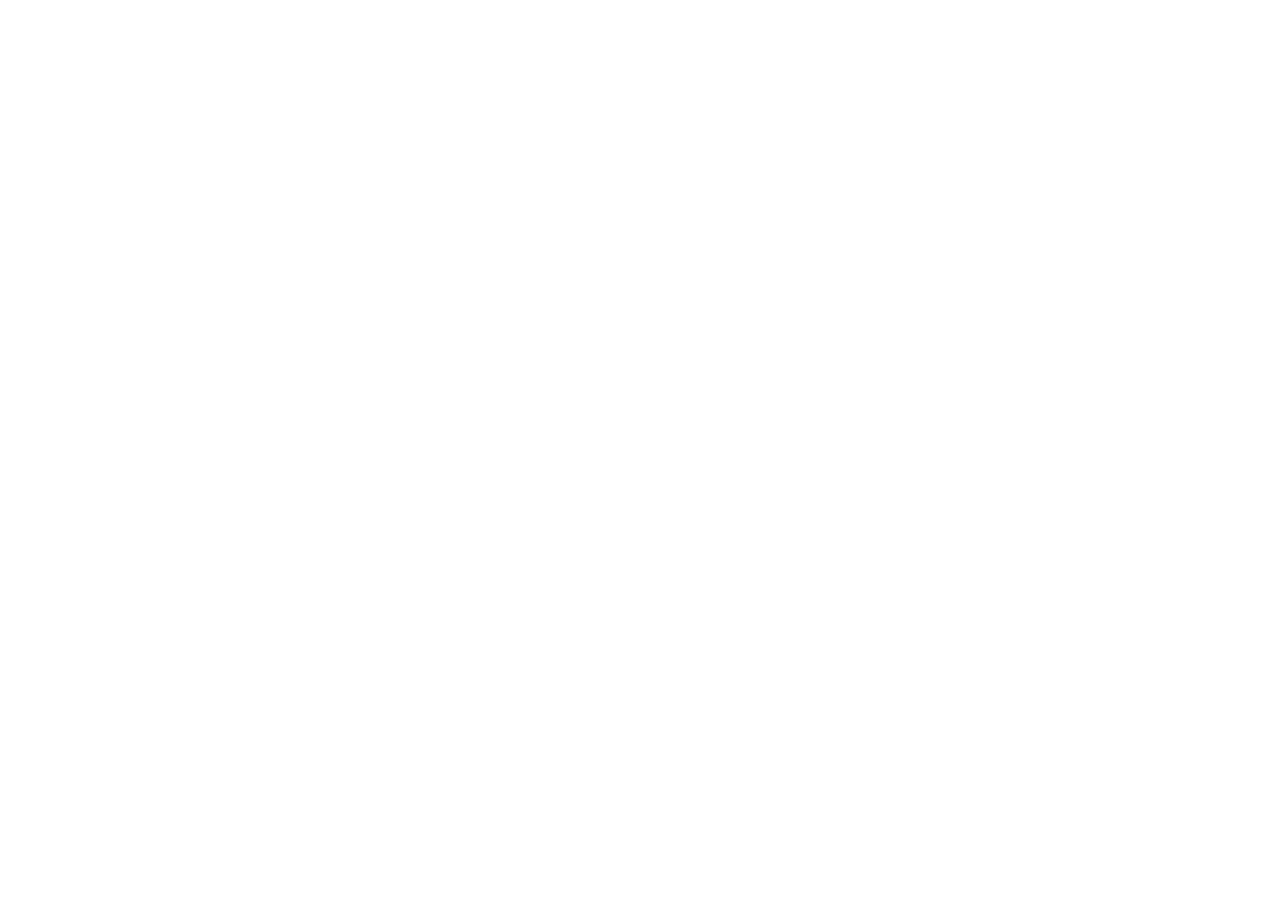
==== index.html @ 7bfcc546 "Use tech stack vite_react_shadcn_ts [skip gpt_engineer]" ====
<!DOCTYPE html>
<html lang="en">
  <head>
    <meta charset="UTF-8" />
    <meta name="viewport" content="width=device-width, initial-scale=1.0" />
    <title>learniverse-ahead</title>
    <meta name="description" content="Lovable Generated Project" />
    <meta name="author" content="Lovable" />

    <meta property="og:title" content="Lovable Generated Project" />
    <meta property="og:description" content="Lovable Generated Project" />
    <meta property="og:type" content="website" />
    <meta property="og:image" content="https://lovable.dev/opengraph-image-p98pqg.png" />

    <meta name="twitter:card" content="summary_large_image" />
    <meta name="twitter:site" content="@lovable_dev" />
    <meta name="twitter:image" content="https://lovable.dev/opengraph-image-p98pqg.png" />
  </head>

  <body>
    <div id="root"></div>
    <!-- IMPORTANT: DO NOT REMOVE THIS SCRIPT TAG OR THIS VERY COMMENT! -->
    <script src="https://cdn.gpteng.co/gptengineer.js" type="module"></script>
    <script type="module" src="/src/main.tsx"></script>
  </body>
</html>
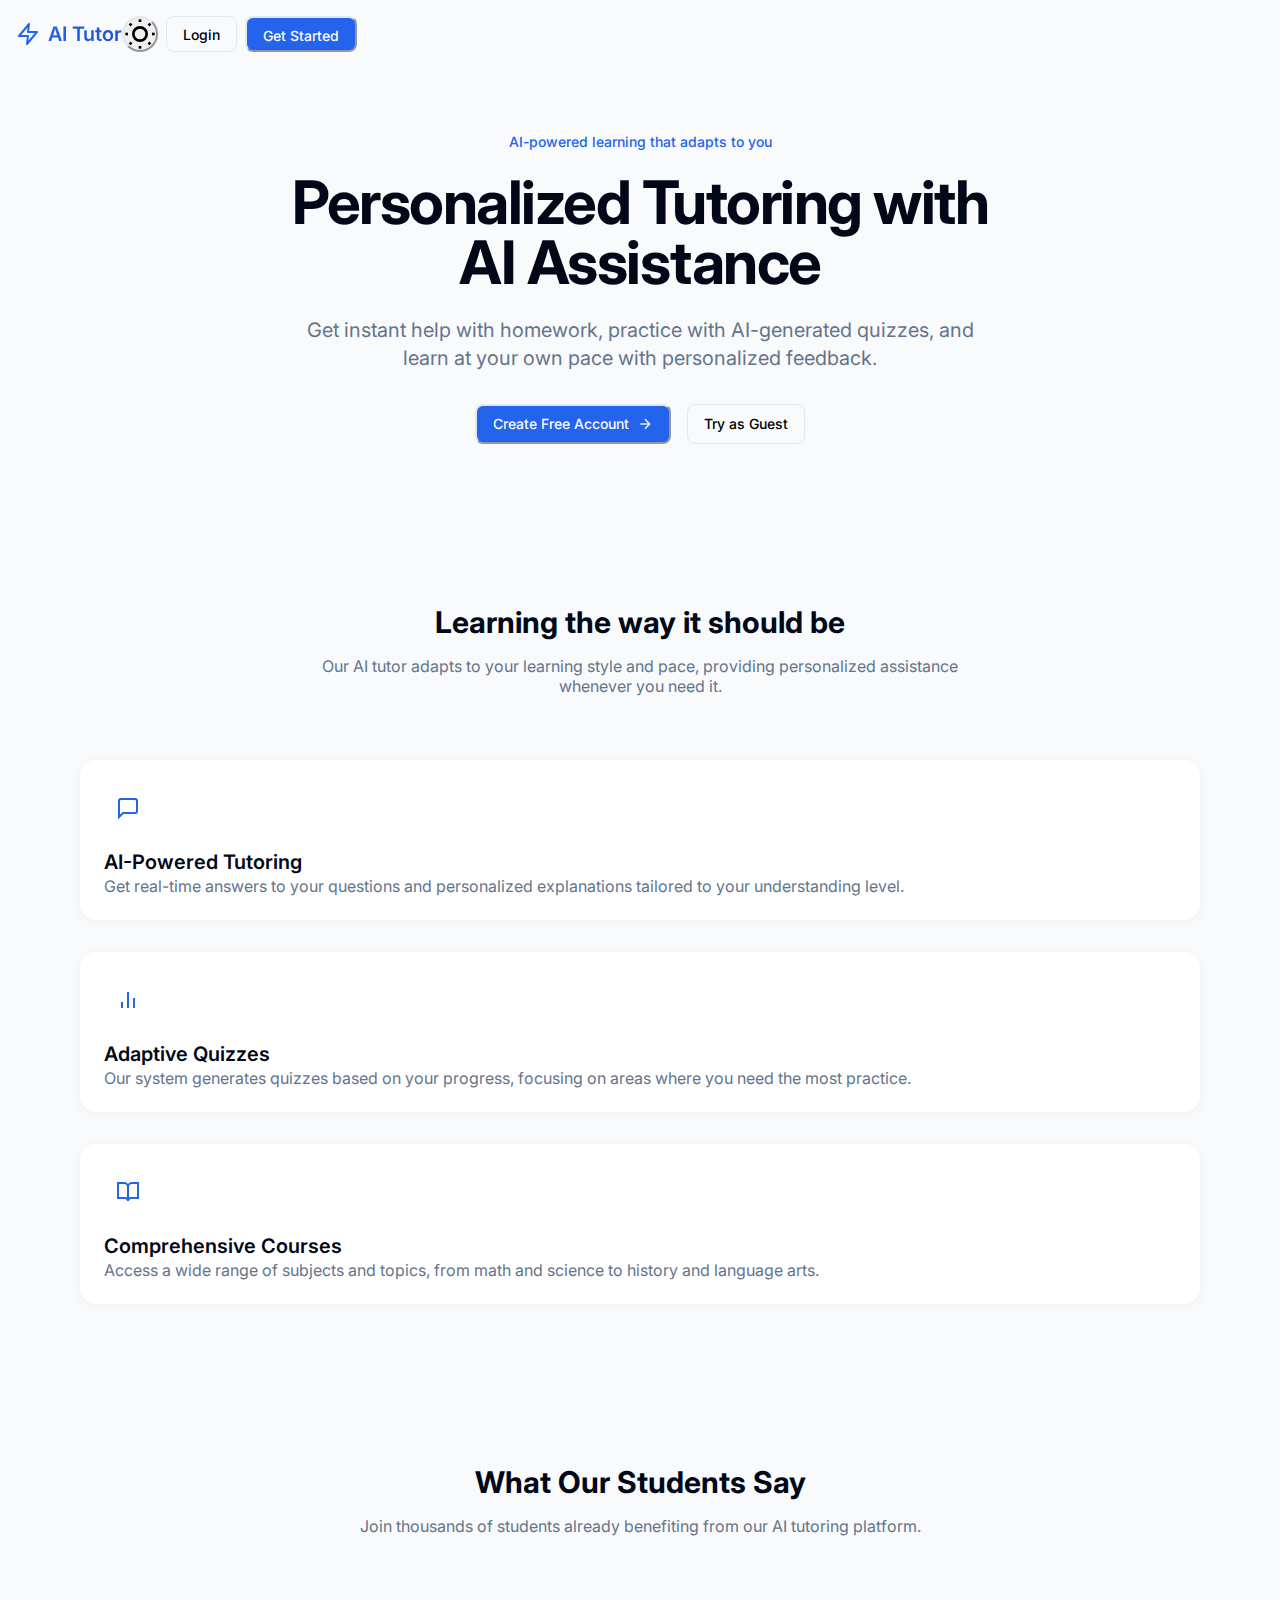
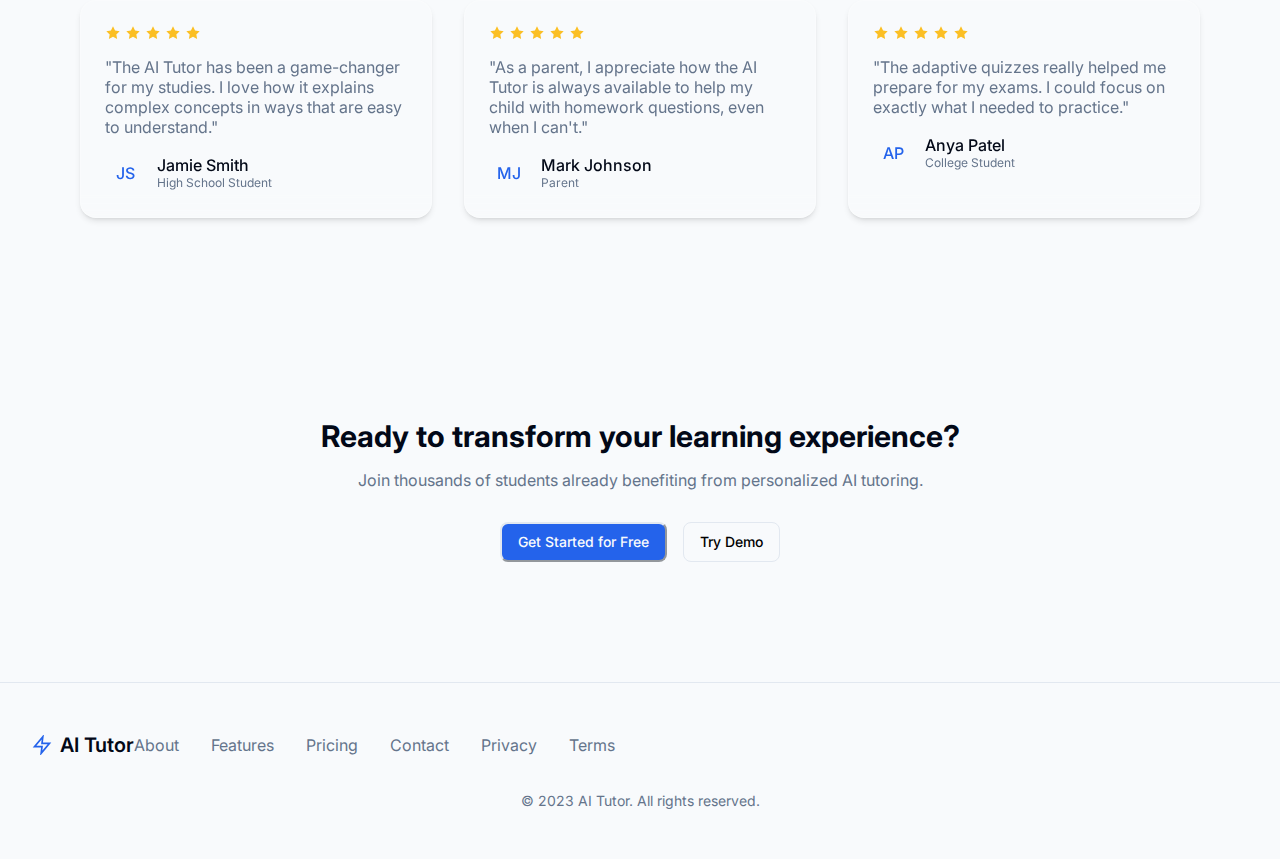
==== commit 72b85067: "Refactor: Convert components to HTML, CSS, and JS" ====
--- a/index.html
+++ b/index.html
@@ -1,26 +1,336 @@
+
 <!DOCTYPE html>
 <html lang="en">
-  <head>
-    <meta charset="UTF-8" />
-    <meta name="viewport" content="width=device-width, initial-scale=1.0" />
-    <title>learniverse-ahead</title>
-    <meta name="description" content="Lovable Generated Project" />
-    <meta name="author" content="Lovable" />
-
-    <meta property="og:title" content="Lovable Generated Project" />
-    <meta property="og:description" content="Lovable Generated Project" />
-    <meta property="og:type" content="website" />
-    <meta property="og:image" content="https://lovable.dev/opengraph-image-p98pqg.png" />
-
-    <meta name="twitter:card" content="summary_large_image" />
-    <meta name="twitter:site" content="@lovable_dev" />
-    <meta name="twitter:image" content="https://lovable.dev/opengraph-image-p98pqg.png" />
-  </head>
-
-  <body>
-    <div id="root"></div>
-    <!-- IMPORTANT: DO NOT REMOVE THIS SCRIPT TAG OR THIS VERY COMMENT! -->
-    <script src="https://cdn.gpteng.co/gptengineer.js" type="module"></script>
-    <script type="module" src="/src/main.tsx"></script>
-  </body>
+<head>
+  <meta charset="UTF-8">
+  <meta name="viewport" content="width=device-width, initial-scale=1.0">
+  <title>AI Tutor</title>
+  <link rel="stylesheet" href="styles.css">
+  <link rel="stylesheet" href="https://fonts.googleapis.com/css2?family=Inter:wght@300;400;500;600;700&display=swap">
+</head>
+<body>
+  <div id="app">
+    <!-- Navigation -->
+    <header id="main-header" class="fixed top-0 left-0 right-0 z-50 transition-all duration-200">
+      <div class="container mx-auto px-4 py-4 flex items-center justify-between">
+        <div class="flex items-center">
+          <svg xmlns="http://www.w3.org/2000/svg" viewBox="0 0 24 24" fill="none" stroke="currentColor" stroke-width="2" stroke-linecap="round" stroke-linejoin="round" class="h-6 w-6 text-primary animate-pulse-light mr-2">
+            <polygon points="13 2 3 14 12 14 11 22 21 10 12 10 13 2"></polygon>
+          </svg>
+          <span class="text-xl font-semibold text-gradient">AI Tutor</span>
+        </div>
+        <div class="flex items-center space-x-2">
+          <button id="theme-toggle" class="rounded-full w-9 h-9 transition-all duration-300 ease-in-out" aria-label="Toggle theme">
+            <svg xmlns="http://www.w3.org/2000/svg" viewBox="0 0 24 24" fill="none" stroke="currentColor" stroke-width="2" class="h-[1.2rem] w-[1.2rem] rotate-0 scale-100 transition-all">
+              <circle cx="12" cy="12" r="5"></circle>
+              <line x1="12" y1="1" x2="12" y2="3"></line>
+              <line x1="12" y1="21" x2="12" y2="23"></line>
+              <line x1="4.22" y1="4.22" x2="5.64" y2="5.64"></line>
+              <line x1="18.36" y1="18.36" x2="19.78" y2="19.78"></line>
+              <line x1="1" y1="12" x2="3" y2="12"></line>
+              <line x1="21" y1="12" x2="23" y2="12"></line>
+              <line x1="4.22" y1="19.78" x2="5.64" y2="18.36"></line>
+              <line x1="18.36" y1="5.64" x2="19.78" y2="4.22"></line>
+            </svg>
+          </button>
+          <button id="login-btn" class="hidden sm:inline-flex h-9 px-4 py-2 rounded-md text-sm font-medium border border-input bg-background hover:bg-accent hover:text-accent-foreground">
+            Login
+          </button>
+          <button id="get-started-btn" class="h-9 px-4 py-2 rounded-md text-sm font-medium bg-primary text-primary-foreground hover:bg-primary/90">
+            Get Started
+          </button>
+        </div>
+      </div>
+    </header>
+
+    <!-- Hero section -->
+    <section class="pt-32 pb-20 px-4">
+      <div class="container mx-auto text-center max-w-3xl">
+        <div class="inline-block px-3 py-1 rounded-full text-sm font-medium bg-primary/10 text-primary mb-4 animate-fade-in">
+          AI-powered learning that adapts to you
+        </div>
+        <h1 class="text-4xl sm:text-5xl md:text-6xl font-bold mb-6 tracking-tight animate-slide-in">
+          Personalized Tutoring with AI Assistance
+        </h1>
+        <p class="text-xl text-muted-foreground mb-8 max-w-2xl mx-auto animate-slide-in" style="animation-delay: 0.1s;">
+          Get instant help with homework, practice with AI-generated quizzes, and learn at your own pace with personalized feedback.
+        </p>
+        <div class="flex flex-col sm:flex-row gap-4 justify-center animate-slide-in" style="animation-delay: 0.2s;">
+          <button class="signup-btn h-10 px-4 py-2 rounded-md bg-primary text-primary-foreground hover:bg-primary/90 inline-flex items-center justify-center text-sm font-medium">
+            Create Free Account 
+            <svg xmlns="http://www.w3.org/2000/svg" viewBox="0 0 24 24" fill="none" stroke="currentColor" stroke-width="2" class="ml-2 h-4 w-4">
+              <line x1="5" y1="12" x2="19" y2="12"></line>
+              <polyline points="12 5 19 12 12 19"></polyline>
+            </svg>
+          </button>
+          <button class="try-guest-btn h-10 px-4 py-2 rounded-md border border-input bg-background hover:bg-accent hover:text-accent-foreground inline-flex items-center justify-center text-sm font-medium">
+            Try as Guest
+          </button>
+        </div>
+      </div>
+    </section>
+
+    <!-- Features section -->
+    <section class="py-20 px-4 bg-secondary/50">
+      <div class="container mx-auto max-w-6xl">
+        <div class="text-center mb-16">
+          <h2 class="text-3xl font-bold mb-4">Learning the way it should be</h2>
+          <p class="text-muted-foreground max-w-2xl mx-auto">
+            Our AI tutor adapts to your learning style and pace, providing personalized assistance whenever you need it.
+          </p>
+        </div>
+
+        <div class="grid grid-cols-1 md:grid-cols-3 gap-8">
+          <!-- Feature 1 -->
+          <div class="bg-white dark:bg-gray-900 p-6 rounded-xl shadow-soft card-hover-effect animate-slide-in" style="animation-delay: 0.1s;">
+            <div class="bg-primary/10 p-3 rounded-lg w-12 h-12 flex items-center justify-center mb-4">
+              <svg xmlns="http://www.w3.org/2000/svg" viewBox="0 0 24 24" fill="none" stroke="currentColor" stroke-width="2" class="h-6 w-6 text-primary">
+                <path d="M21 15a2 2 0 0 1-2 2H7l-4 4V5a2 2 0 0 1 2-2h14a2 2 0 0 1 2 2z"></path>
+              </svg>
+            </div>
+            <h3 class="text-xl font-semibold mb-2">AI-Powered Tutoring</h3>
+            <p class="text-muted-foreground">
+              Get real-time answers to your questions and personalized explanations tailored to your understanding level.
+            </p>
+          </div>
+
+          <!-- Feature 2 -->
+          <div class="bg-white dark:bg-gray-900 p-6 rounded-xl shadow-soft card-hover-effect animate-slide-in" style="animation-delay: 0.2s;">
+            <div class="bg-primary/10 p-3 rounded-lg w-12 h-12 flex items-center justify-center mb-4">
+              <svg xmlns="http://www.w3.org/2000/svg" viewBox="0 0 24 24" fill="none" stroke="currentColor" stroke-width="2" class="h-6 w-6 text-primary">
+                <line x1="18" y1="20" x2="18" y2="10"></line>
+                <line x1="12" y1="20" x2="12" y2="4"></line>
+                <line x1="6" y1="20" x2="6" y2="14"></line>
+              </svg>
+            </div>
+            <h3 class="text-xl font-semibold mb-2">Adaptive Quizzes</h3>
+            <p class="text-muted-foreground">
+              Our system generates quizzes based on your progress, focusing on areas where you need the most practice.
+            </p>
+          </div>
+
+          <!-- Feature 3 -->
+          <div class="bg-white dark:bg-gray-900 p-6 rounded-xl shadow-soft card-hover-effect animate-slide-in" style="animation-delay: 0.3s;">
+            <div class="bg-primary/10 p-3 rounded-lg w-12 h-12 flex items-center justify-center mb-4">
+              <svg xmlns="http://www.w3.org/2000/svg" viewBox="0 0 24 24" fill="none" stroke="currentColor" stroke-width="2" class="h-6 w-6 text-primary">
+                <path d="M2 3h6a4 4 0 0 1 4 4v14a3 3 0 0 0-3-3H2z"></path>
+                <path d="M22 3h-6a4 4 0 0 0-4 4v14a3 3 0 0 1 3-3h7z"></path>
+              </svg>
+            </div>
+            <h3 class="text-xl font-semibold mb-2">Comprehensive Courses</h3>
+            <p class="text-muted-foreground">
+              Access a wide range of subjects and topics, from math and science to history and language arts.
+            </p>
+          </div>
+        </div>
+      </div>
+    </section>
+
+    <!-- Testimonials -->
+    <section class="py-20 px-4">
+      <div class="container mx-auto max-w-6xl">
+        <div class="text-center mb-16">
+          <h2 class="text-3xl font-bold mb-4">What Our Students Say</h2>
+          <p class="text-muted-foreground max-w-2xl mx-auto">
+            Join thousands of students already benefiting from our AI tutoring platform.
+          </p>
+        </div>
+
+        <div class="grid grid-cols-1 md:grid-cols-2 lg:grid-cols-3 gap-8">
+          <!-- Testimonial 1 -->
+          <div class="glass-effect p-6 rounded-xl animate-slide-in" style="animation-delay: 0.1s;">
+            <div class="flex items-center space-x-1 mb-4 text-amber-400">
+              <svg xmlns="http://www.w3.org/2000/svg" viewBox="0 0 24 24" fill="currentColor" stroke="currentColor" stroke-width="0" class="h-4 w-4 fill-amber-400">
+                <polygon points="12 2 15.09 8.26 22 9.27 17 14.14 18.18 21.02 12 17.77 5.82 21.02 7 14.14 2 9.27 8.91 8.26 12 2"></polygon>
+              </svg>
+              <svg xmlns="http://www.w3.org/2000/svg" viewBox="0 0 24 24" fill="currentColor" stroke="currentColor" stroke-width="0" class="h-4 w-4 fill-amber-400">
+                <polygon points="12 2 15.09 8.26 22 9.27 17 14.14 18.18 21.02 12 17.77 5.82 21.02 7 14.14 2 9.27 8.91 8.26 12 2"></polygon>
+              </svg>
+              <svg xmlns="http://www.w3.org/2000/svg" viewBox="0 0 24 24" fill="currentColor" stroke="currentColor" stroke-width="0" class="h-4 w-4 fill-amber-400">
+                <polygon points="12 2 15.09 8.26 22 9.27 17 14.14 18.18 21.02 12 17.77 5.82 21.02 7 14.14 2 9.27 8.91 8.26 12 2"></polygon>
+              </svg>
+              <svg xmlns="http://www.w3.org/2000/svg" viewBox="0 0 24 24" fill="currentColor" stroke="currentColor" stroke-width="0" class="h-4 w-4 fill-amber-400">
+                <polygon points="12 2 15.09 8.26 22 9.27 17 14.14 18.18 21.02 12 17.77 5.82 21.02 7 14.14 2 9.27 8.91 8.26 12 2"></polygon>
+              </svg>
+              <svg xmlns="http://www.w3.org/2000/svg" viewBox="0 0 24 24" fill="currentColor" stroke="currentColor" stroke-width="0" class="h-4 w-4 fill-amber-400">
+                <polygon points="12 2 15.09 8.26 22 9.27 17 14.14 18.18 21.02 12 17.77 5.82 21.02 7 14.14 2 9.27 8.91 8.26 12 2"></polygon>
+              </svg>
+            </div>
+            <p class="mb-4 text-muted-foreground">
+              "The AI Tutor has been a game-changer for my studies. I love how it explains complex concepts in ways that are easy to understand."
+            </p>
+            <div class="flex items-center">
+              <div class="h-10 w-10 rounded-full bg-primary/10 flex items-center justify-center mr-3">
+                <span class="text-primary font-medium">JS</span>
+              </div>
+              <div>
+                <p class="font-medium">Jamie Smith</p>
+                <p class="text-xs text-muted-foreground">High School Student</p>
+              </div>
+            </div>
+          </div>
+
+          <!-- Testimonial 2 -->
+          <div class="glass-effect p-6 rounded-xl animate-slide-in" style="animation-delay: 0.2s;">
+            <div class="flex items-center space-x-1 mb-4 text-amber-400">
+              <svg xmlns="http://www.w3.org/2000/svg" viewBox="0 0 24 24" fill="currentColor" stroke="currentColor" stroke-width="0" class="h-4 w-4 fill-amber-400">
+                <polygon points="12 2 15.09 8.26 22 9.27 17 14.14 18.18 21.02 12 17.77 5.82 21.02 7 14.14 2 9.27 8.91 8.26 12 2"></polygon>
+              </svg>
+              <svg xmlns="http://www.w3.org/2000/svg" viewBox="0 0 24 24" fill="currentColor" stroke="currentColor" stroke-width="0" class="h-4 w-4 fill-amber-400">
+                <polygon points="12 2 15.09 8.26 22 9.27 17 14.14 18.18 21.02 12 17.77 5.82 21.02 7 14.14 2 9.27 8.91 8.26 12 2"></polygon>
+              </svg>
+              <svg xmlns="http://www.w3.org/2000/svg" viewBox="0 0 24 24" fill="currentColor" stroke="currentColor" stroke-width="0" class="h-4 w-4 fill-amber-400">
+                <polygon points="12 2 15.09 8.26 22 9.27 17 14.14 18.18 21.02 12 17.77 5.82 21.02 7 14.14 2 9.27 8.91 8.26 12 2"></polygon>
+              </svg>
+              <svg xmlns="http://www.w3.org/2000/svg" viewBox="0 0 24 24" fill="currentColor" stroke="currentColor" stroke-width="0" class="h-4 w-4 fill-amber-400">
+                <polygon points="12 2 15.09 8.26 22 9.27 17 14.14 18.18 21.02 12 17.77 5.82 21.02 7 14.14 2 9.27 8.91 8.26 12 2"></polygon>
+              </svg>
+              <svg xmlns="http://www.w3.org/2000/svg" viewBox="0 0 24 24" fill="currentColor" stroke="currentColor" stroke-width="0" class="h-4 w-4 fill-amber-400">
+                <polygon points="12 2 15.09 8.26 22 9.27 17 14.14 18.18 21.02 12 17.77 5.82 21.02 7 14.14 2 9.27 8.91 8.26 12 2"></polygon>
+              </svg>
+            </div>
+            <p class="mb-4 text-muted-foreground">
+              "As a parent, I appreciate how the AI Tutor is always available to help my child with homework questions, even when I can't."
+            </p>
+            <div class="flex items-center">
+              <div class="h-10 w-10 rounded-full bg-primary/10 flex items-center justify-center mr-3">
+                <span class="text-primary font-medium">MJ</span>
+              </div>
+              <div>
+                <p class="font-medium">Mark Johnson</p>
+                <p class="text-xs text-muted-foreground">Parent</p>
+              </div>
+            </div>
+          </div>
+
+          <!-- Testimonial 3 -->
+          <div class="glass-effect p-6 rounded-xl animate-slide-in" style="animation-delay: 0.3s;">
+            <div class="flex items-center space-x-1 mb-4 text-amber-400">
+              <svg xmlns="http://www.w3.org/2000/svg" viewBox="0 0 24 24" fill="currentColor" stroke="currentColor" stroke-width="0" class="h-4 w-4 fill-amber-400">
+                <polygon points="12 2 15.09 8.26 22 9.27 17 14.14 18.18 21.02 12 17.77 5.82 21.02 7 14.14 2 9.27 8.91 8.26 12 2"></polygon>
+              </svg>
+              <svg xmlns="http://www.w3.org/2000/svg" viewBox="0 0 24 24" fill="currentColor" stroke="currentColor" stroke-width="0" class="h-4 w-4 fill-amber-400">
+                <polygon points="12 2 15.09 8.26 22 9.27 17 14.14 18.18 21.02 12 17.77 5.82 21.02 7 14.14 2 9.27 8.91 8.26 12 2"></polygon>
+              </svg>
+              <svg xmlns="http://www.w3.org/2000/svg" viewBox="0 0 24 24" fill="currentColor" stroke="currentColor" stroke-width="0" class="h-4 w-4 fill-amber-400">
+                <polygon points="12 2 15.09 8.26 22 9.27 17 14.14 18.18 21.02 12 17.77 5.82 21.02 7 14.14 2 9.27 8.91 8.26 12 2"></polygon>
+              </svg>
+              <svg xmlns="http://www.w3.org/2000/svg" viewBox="0 0 24 24" fill="currentColor" stroke="currentColor" stroke-width="0" class="h-4 w-4 fill-amber-400">
+                <polygon points="12 2 15.09 8.26 22 9.27 17 14.14 18.18 21.02 12 17.77 5.82 21.02 7 14.14 2 9.27 8.91 8.26 12 2"></polygon>
+              </svg>
+              <svg xmlns="http://www.w3.org/2000/svg" viewBox="0 0 24 24" fill="currentColor" stroke="currentColor" stroke-width="0" class="h-4 w-4 text-current">
+                <polygon points="12 2 15.09 8.26 22 9.27 17 14.14 18.18 21.02 12 17.77 5.82 21.02 7 14.14 2 9.27 8.91 8.26 12 2"></polygon>
+              </svg>
+            </div>
+            <p class="mb-4 text-muted-foreground">
+              "The adaptive quizzes really helped me prepare for my exams. I could focus on exactly what I needed to practice."
+            </p>
+            <div class="flex items-center">
+              <div class="h-10 w-10 rounded-full bg-primary/10 flex items-center justify-center mr-3">
+                <span class="text-primary font-medium">AP</span>
+              </div>
+              <div>
+                <p class="font-medium">Anya Patel</p>
+                <p class="text-xs text-muted-foreground">College Student</p>
+              </div>
+            </div>
+          </div>
+        </div>
+      </div>
+    </section>
+
+    <!-- CTA section -->
+    <section class="py-20 px-4 bg-primary/5 rounded-3xl mx-4 my-10">
+      <div class="container mx-auto text-center max-w-3xl">
+        <h2 class="text-3xl font-bold mb-4">Ready to transform your learning experience?</h2>
+        <p class="text-muted-foreground mb-8">
+          Join thousands of students already benefiting from personalized AI tutoring.
+        </p>
+        <div class="flex flex-col sm:flex-row gap-4 justify-center">
+          <button class="signup-btn h-10 px-4 py-2 rounded-md bg-primary text-primary-foreground hover:bg-primary/90 inline-flex items-center justify-center text-sm font-medium">
+            Get Started for Free
+          </button>
+          <button class="try-guest-btn h-10 px-4 py-2 rounded-md border border-input bg-background hover:bg-accent hover:text-accent-foreground inline-flex items-center justify-center text-sm font-medium">
+            Try Demo
+          </button>
+        </div>
+      </div>
+    </section>
+
+    <!-- Footer -->
+    <footer class="py-12 px-4 border-t">
+      <div class="container mx-auto">
+        <div class="flex flex-col md:flex-row justify-between items-center">
+          <div class="flex items-center mb-4 md:mb-0">
+            <svg xmlns="http://www.w3.org/2000/svg" viewBox="0 0 24 24" fill="none" stroke="currentColor" stroke-width="2" class="h-5 w-5 text-primary mr-2">
+              <polygon points="13 2 3 14 12 14 11 22 21 10 12 10 13 2"></polygon>
+            </svg>
+            <span class="text-xl font-semibold">AI Tutor</span>
+          </div>
+          <div class="flex flex-wrap justify-center gap-x-8 gap-y-4">
+            <a href="#" class="text-muted-foreground hover:text-foreground">About</a>
+            <a href="#" class="text-muted-foreground hover:text-foreground">Features</a>
+            <a href="#" class="text-muted-foreground hover:text-foreground">Pricing</a>
+            <a href="#" class="text-muted-foreground hover:text-foreground">Contact</a>
+            <a href="#" class="text-muted-foreground hover:text-foreground">Privacy</a>
+            <a href="#" class="text-muted-foreground hover:text-foreground">Terms</a>
+          </div>
+        </div>
+        <div class="mt-8 text-center text-sm text-muted-foreground">
+          <p>© 2023 AI Tutor. All rights reserved.</p>
+        </div>
+      </div>
+    </footer>
+
+    <!-- Toast notification container -->
+    <div id="toast-container" class="fixed top-4 right-4 z-50 flex flex-col gap-2"></div>
+  </div>
+
+  <!-- Auth Modal -->
+  <div id="auth-modal" class="fixed inset-0 bg-black/80 z-50 flex items-center justify-center hidden">
+    <div class="auth-content max-w-md mx-auto w-full p-6 rounded-lg bg-background border relative">
+      <button id="close-modal" class="absolute right-4 top-4 p-2 rounded-sm opacity-70 hover:opacity-100">
+        <svg xmlns="http://www.w3.org/2000/svg" viewBox="0 0 24 24" fill="none" stroke="currentColor" stroke-width="2" class="h-4 w-4">
+          <line x1="18" y1="6" x2="6" y2="18"></line>
+          <line x1="6" y1="6" x2="18" y2="18"></line>
+        </svg>
+      </button>
+      <div id="login-form" class="space-y-6">
+        <h2 class="text-2xl font-bold text-center">Sign In</h2>
+        <div class="space-y-2">
+          <label for="email" class="text-sm font-medium">Email</label>
+          <input id="email" type="email" placeholder="name@example.com" required class="flex h-10 w-full rounded-md border border-input bg-background px-3 py-2 text-base ring-offset-background file:border-0 file:bg-transparent file:text-sm file:font-medium placeholder:text-muted-foreground focus-visible:outline-none focus-visible:ring-2 focus-visible:ring-ring focus-visible:ring-offset-2 disabled:cursor-not-allowed disabled:opacity-50 md:text-sm">
+        </div>
+        <div class="space-y-2">
+          <label for="password" class="text-sm font-medium">Password</label>
+          <input id="password" type="password" placeholder="••••••••" required class="flex h-10 w-full rounded-md border border-input bg-background px-3 py-2 text-base ring-offset-background file:border-0 file:bg-transparent file:text-sm file:font-medium placeholder:text-muted-foreground focus-visible:outline-none focus-visible:ring-2 focus-visible:ring-ring focus-visible:ring-offset-2 disabled:cursor-not-allowed disabled:opacity-50 md:text-sm">
+        </div>
+        <button type="submit" id="auth-submit-btn" class="w-full h-10 px-4 py-2 rounded-md bg-primary text-primary-foreground hover:bg-primary/90 inline-flex items-center justify-center text-sm font-medium">
+          Sign In
+        </button>
+        <div class="text-center">
+          <div class="relative my-6">
+            <div class="absolute inset-0 flex items-center">
+              <div class="w-full border-t border-gray-300 dark:border-gray-700"></div>
+            </div>
+            <div class="relative flex justify-center text-sm">
+              <span class="px-2 bg-background text-muted-foreground">Or</span>
+            </div>
+          </div>
+          <button id="guest-access-btn" class="w-full h-10 px-4 py-2 rounded-md border border-input bg-background hover:bg-accent hover:text-accent-foreground inline-flex items-center justify-center text-sm font-medium">
+            Continue as Guest
+          </button>
+        </div>
+        <div class="text-center text-sm text-muted-foreground">
+          <span id="auth-mode-text">Don't have an account? </span>
+          <a href="#" id="toggle-auth-mode" class="underline text-primary hover:text-primary/90 font-medium">
+            Sign up
+          </a>
+        </div>
+      </div>
+    </div>
+  </div>
+
+  <script src="script.js"></script>
+</body>
 </html>
--- a/styles.css
+++ b/styles.css
@@ -0,0 +1,793 @@
+
+@import url('https://fonts.googleapis.com/css2?family=Inter:wght@300;400;500;600;700&display=swap');
+
+:root {
+  --background: 210 45% 98%;
+  --foreground: 222.2 84% 4.9%;
+
+  --card: 0 0% 100%;
+  --card-foreground: 222.2 84% 4.9%;
+
+  --popover: 0 0% 100%;
+  --popover-foreground: 222.2 84% 4.9%;
+
+  --primary: 221 83% 53%;
+  --primary-foreground: 210 40% 98%;
+
+  --secondary: 210 40% 96.1%;
+  --secondary-foreground: 222.2 47.4% 11.2%;
+
+  --muted: 210 40% 96.1%;
+  --muted-foreground: 215.4 16.3% 46.9%;
+
+  --accent: 224 76% 48%;
+  --accent-foreground: 0 0% 100%;
+
+  --destructive: 0 84.2% 60.2%;
+  --destructive-foreground: 210 40% 98%;
+
+  --border: 214.3 31.8% 91.4%;
+  --input: 214.3 31.8% 91.4%;
+  --ring: 222.2 84% 4.9%;
+
+  --radius: 0.75rem;
+}
+
+.dark {
+  --background: 222.2 84% 4.9%;
+  --foreground: 210 40% 98%;
+
+  --card: 222.2 84% 4.9%;
+  --card-foreground: 210 40% 98%;
+
+  --popover: 222.2 84% 4.9%;
+  --popover-foreground: 210 40% 98%;
+
+  --primary: 217.2 91.2% 59.8%;
+  --primary-foreground: 222.2 47.4% 11.2%;
+
+  --secondary: 217.2 32.6% 17.5%;
+  --secondary-foreground: 210 40% 98%;
+
+  --muted: 217.2 32.6% 17.5%;
+  --muted-foreground: 215 20.2% 65.1%;
+
+  --accent: 217.2 91.2% 59.8%;
+  --accent-foreground: 0 0% 100%;
+
+  --destructive: 0 62.8% 30.6%;
+  --destructive-foreground: 210 40% 98%;
+
+  --border: 217.2 32.6% 17.5%;
+  --input: 217.2 32.6% 17.5%;
+  --ring: 212.7 26.8% 83.9%;
+}
+
+/* Base styles */
+* {
+  margin: 0;
+  padding: 0;
+  box-sizing: border-box;
+  font-family: 'Inter', -apple-system, BlinkMacSystemFont, 'Segoe UI', Roboto, Oxygen,
+    Ubuntu, Cantarell, 'Open Sans', 'Helvetica Neue', sans-serif;
+  border-color: hsl(var(--border));
+}
+
+html, body {
+  min-height: 100vh;
+  font-synthesis-weight: none;
+  text-rendering: optimizeLegibility;
+  -webkit-font-smoothing: antialiased;
+  -moz-osx-font-smoothing: grayscale;
+}
+
+body {
+  background-color: hsl(var(--background));
+  color: hsl(var(--foreground));
+  position: relative;
+  transition: background-color 0.3s ease;
+}
+
+a {
+  color: inherit;
+  text-decoration: none;
+  transition: color 0.2s ease;
+}
+
+/* Utility classes */
+.container {
+  width: 100%;
+  margin-left: auto;
+  margin-right: auto;
+  padding-left: 1rem;
+  padding-right: 1rem;
+  max-width: 80rem;
+}
+
+.mx-auto {
+  margin-left: auto;
+  margin-right: auto;
+}
+
+.my-10 {
+  margin-top: 2.5rem;
+  margin-bottom: 2.5rem;
+}
+
+.mb-4 {
+  margin-bottom: 1rem;
+}
+
+.mb-6 {
+  margin-bottom: 1.5rem;
+}
+
+.mb-8 {
+  margin-bottom: 2rem;
+}
+
+.mb-16 {
+  margin-bottom: 4rem;
+}
+
+.mr-2 {
+  margin-right: 0.5rem;
+}
+
+.mr-3 {
+  margin-right: 0.75rem;
+}
+
+.ml-2 {
+  margin-left: 0.5rem;
+}
+
+.mt-8 {
+  margin-top: 2rem;
+}
+
+.max-w-md {
+  max-width: 28rem;
+}
+
+.max-w-2xl {
+  max-width: 42rem;
+}
+
+.max-w-3xl {
+  max-width: 48rem;
+}
+
+.max-w-6xl {
+  max-width: 72rem;
+}
+
+.flex {
+  display: flex;
+}
+
+.inline-flex {
+  display: inline-flex;
+}
+
+.hidden {
+  display: none;
+}
+
+.grid {
+  display: grid;
+}
+
+.h-4 {
+  height: 1rem;
+}
+
+.h-5 {
+  height: 1.25rem;
+}
+
+.h-6 {
+  height: 1.5rem;
+}
+
+.h-9 {
+  height: 2.25rem;
+}
+
+.h-10 {
+  height: 2.5rem;
+}
+
+.h-12 {
+  height: 3rem;
+}
+
+.w-4 {
+  width: 1rem;
+}
+
+.w-5 {
+  width: 1.25rem;
+}
+
+.w-6 {
+  width: 1.5rem;
+}
+
+.w-9 {
+  width: 2.25rem;
+}
+
+.w-10 {
+  width: 2.5rem;
+}
+
+.w-12 {
+  width: 3rem;
+}
+
+.w-full {
+  width: 100%;
+}
+
+.flex-col {
+  flex-direction: column;
+}
+
+.items-center {
+  align-items: center;
+}
+
+.justify-center {
+  justify-content: center;
+}
+
+.justify-between {
+  justify-between: space-between;
+}
+
+.space-x-1 > * + * {
+  margin-left: 0.25rem;
+}
+
+.space-x-2 > * + * {
+  margin-left: 0.5rem;
+}
+
+.space-y-2 > * + * {
+  margin-top: 0.5rem;
+}
+
+.space-y-6 > * + * {
+  margin-top: 1.5rem;
+}
+
+.gap-2 {
+  gap: 0.5rem;
+}
+
+.gap-4 {
+  gap: 1rem;
+}
+
+.gap-8 {
+  gap: 2rem;
+}
+
+.gap-x-8 {
+  column-gap: 2rem;
+}
+
+.gap-y-4 {
+  row-gap: 1rem;
+}
+
+.rounded-md {
+  border-radius: calc(var(--radius) - 0.25rem);
+}
+
+.rounded-lg {
+  border-radius: var(--radius);
+}
+
+.rounded-xl {
+  border-radius: calc(var(--radius) + 0.25rem);
+}
+
+.rounded-2xl {
+  border-radius: calc(var(--radius) + 0.5rem);
+}
+
+.rounded-3xl {
+  border-radius: calc(var(--radius) + 0.75rem);
+}
+
+.rounded-full {
+  border-radius: 9999px;
+}
+
+.border {
+  border-width: 1px;
+  border-style: solid;
+}
+
+.border-t {
+  border-top-width: 1px;
+  border-top-style: solid;
+}
+
+.border-input {
+  border-color: hsl(var(--input));
+}
+
+.border-gray-300 {
+  border-color: #d1d5db;
+}
+
+.dark .border-gray-700 {
+  border-color: #374151;
+}
+
+.shadow-soft {
+  box-shadow: 0 2px 15px rgba(0, 0, 0, 0.04);
+}
+
+.dark .shadow-soft {
+  box-shadow: 0 2px 15px rgba(0, 0, 0, 0.2);
+}
+
+.bg-background {
+  background-color: hsl(var(--background));
+}
+
+.bg-white {
+  background-color: white;
+}
+
+.dark .bg-gray-900 {
+  background-color: #111827;
+}
+
+.bg-primary {
+  background-color: hsl(var(--primary));
+}
+
+.bg-primary\/5 {
+  background-color: hsla(var(--primary), 0.05);
+}
+
+.bg-primary\/10 {
+  background-color: hsla(var(--primary), 0.1);
+}
+
+.bg-secondary\/50 {
+  background-color: hsla(var(--secondary), 0.5);
+}
+
+.text-primary {
+  color: hsl(var(--primary));
+}
+
+.text-primary-foreground {
+  color: hsl(var(--primary-foreground));
+}
+
+.text-muted-foreground {
+  color: hsl(var(--muted-foreground));
+}
+
+.text-accent-foreground {
+  color: hsl(var(--accent-foreground));
+}
+
+.text-amber-400 {
+  color: #fbbf24;
+}
+
+.fill-amber-400 {
+  fill: #fbbf24;
+}
+
+.text-xs {
+  font-size: 0.75rem;
+  line-height: 1rem;
+}
+
+.text-sm {
+  font-size: 0.875rem;
+  line-height: 1.25rem;
+}
+
+.text-base {
+  font-size: 1rem;
+  line-height: 1.5rem;
+}
+
+.text-lg {
+  font-size: 1.125rem;
+  line-height: 1.75rem;
+}
+
+.text-xl {
+  font-size: 1.25rem;
+  line-height: 1.75rem;
+}
+
+.text-2xl {
+  font-size: 1.5rem;
+  line-height: 2rem;
+}
+
+.text-3xl {
+  font-size: 1.875rem;
+  line-height: 2.25rem;
+}
+
+.text-4xl {
+  font-size: 2.25rem;
+  line-height: 2.5rem;
+}
+
+.font-medium {
+  font-weight: 500;
+}
+
+.font-semibold {
+  font-weight: 600;
+}
+
+.font-bold {
+  font-weight: 700;
+}
+
+.tracking-tight {
+  letter-spacing: -0.025em;
+}
+
+.underline {
+  text-decoration: underline;
+}
+
+.text-center {
+  text-align: center;
+}
+
+.py-1 {
+  padding-top: 0.25rem;
+  padding-bottom: 0.25rem;
+}
+
+.py-2 {
+  padding-top: 0.5rem;
+  padding-bottom: 0.5rem;
+}
+
+.py-3 {
+  padding-top: 0.75rem;
+  padding-bottom: 0.75rem;
+}
+
+.py-4 {
+  padding-top: 1rem;
+  padding-bottom: 1rem;
+}
+
+.py-6 {
+  padding-top: 1.5rem;
+  padding-bottom: 1.5rem;
+}
+
+.py-12 {
+  padding-top: 3rem;
+  padding-bottom: 3rem;
+}
+
+.py-20 {
+  padding-top: 5rem;
+  padding-bottom: 5rem;
+}
+
+.px-2 {
+  padding-left: 0.5rem;
+  padding-right: 0.5rem;
+}
+
+.px-3 {
+  padding-left: 0.75rem;
+  padding-right: 0.75rem;
+}
+
+.px-4 {
+  padding-left: 1rem;
+  padding-right: 1rem;
+}
+
+.px-6 {
+  padding-left: 1.5rem;
+  padding-right: 1.5rem;
+}
+
+.pt-32 {
+  padding-top: 8rem;
+}
+
+.pb-20 {
+  padding-bottom: 5rem;
+}
+
+.p-2 {
+  padding: 0.5rem;
+}
+
+.p-3 {
+  padding: 0.75rem;
+}
+
+.p-6 {
+  padding: 1.5rem;
+}
+
+.fixed {
+  position: fixed;
+}
+
+.absolute {
+  position: absolute;
+}
+
+.relative {
+  position: relative;
+}
+
+.inset-0 {
+  top: 0;
+  right: 0;
+  bottom: 0;
+  left: 0;
+}
+
+.top-0 {
+  top: 0;
+}
+
+.left-0 {
+  left: 0;
+}
+
+.right-0 {
+  right: 0;
+}
+
+.right-4 {
+  right: 1rem;
+}
+
+.top-4 {
+  top: 1rem;
+}
+
+.z-50 {
+  z-index: 50;
+}
+
+.transition-all {
+  transition-property: all;
+  transition-timing-function: cubic-bezier(0.4, 0, 0.2, 1);
+  transition-duration: 150ms;
+}
+
+.duration-200 {
+  transition-duration: 200ms;
+}
+
+.duration-300 {
+  transition-duration: 300ms;
+}
+
+.ease-in-out {
+  transition-timing-function: cubic-bezier(0.4, 0, 0.2, 1);
+}
+
+/* Special components */
+.glass-effect {
+  background-color: rgba(255, 255, 255, 0.1);
+  backdrop-filter: blur(12px);
+  border: 1px solid rgba(255, 255, 255, 0.2);
+  box-shadow: 0 4px 6px -1px rgba(0, 0, 0, 0.1), 0 2px 4px -2px rgba(0, 0, 0, 0.1);
+}
+
+.dark .glass-effect {
+  background-color: rgba(0, 0, 0, 0.1);
+  border: 1px solid rgba(255, 255, 255, 0.05);
+}
+
+.text-gradient {
+  background: linear-gradient(to right, hsl(var(--primary)), hsl(var(--accent)));
+  -webkit-background-clip: text;
+  background-clip: text;
+  color: transparent;
+}
+
+/* Animations */
+@keyframes pulse-light {
+  0%, 100% {
+    opacity: 1;
+  }
+  50% {
+    opacity: 0.5;
+  }
+}
+
+.animate-pulse-light {
+  animation: pulse-light 2s cubic-bezier(0.4, 0, 0.6, 1) infinite;
+}
+
+@keyframes fade-in {
+  0% {
+    opacity: 0;
+  }
+  100% {
+    opacity: 1;
+  }
+}
+
+.animate-fade-in {
+  animation: fade-in 0.5s ease-out forwards;
+}
+
+@keyframes slide-in {
+  0% {
+    opacity: 0;
+    transform: translateY(10px);
+  }
+  100% {
+    opacity: 1;
+    transform: translateY(0);
+  }
+}
+
+.animate-slide-in {
+  animation: slide-in 0.5s ease-out forwards;
+}
+
+@keyframes scale-in {
+  0% {
+    transform: scale(0.95);
+    opacity: 0;
+  }
+  100% {
+    transform: scale(1);
+    opacity: 1;
+  }
+}
+
+.animate-scale-in {
+  animation: scale-in 0.2s ease-out forwards;
+}
+
+@keyframes badge-pulse {
+  0% {
+    box-shadow: 0 0 0 0 rgba(79, 70, 229, 0.4);
+  }
+  70% {
+    box-shadow: 0 0 0 10px rgba(79, 70, 229, 0);
+  }
+  100% {
+    box-shadow: 0 0 0 0 rgba(79, 70, 229, 0);
+  }
+}
+
+.badge-new {
+  animation: badge-pulse 2s infinite;
+}
+
+/* Interactive elements */
+.card-hover-effect {
+  transition: transform 0.3s ease, box-shadow 0.3s ease;
+}
+
+.card-hover-effect:hover {
+  transform: translateY(-5px);
+  box-shadow: 0 8px 30px rgba(0, 0, 0, 0.08);
+}
+
+.dark .card-hover-effect:hover {
+  box-shadow: 0 8px 30px rgba(0, 0, 0, 0.2);
+}
+
+button {
+  cursor: pointer;
+  transition: background-color 0.2s, color 0.2s, border-color 0.2s, box-shadow 0.2s;
+}
+
+button:hover {
+  opacity: 0.9;
+}
+
+button:focus {
+  outline: none;
+}
+
+/* Toast styles */
+.toast {
+  padding: 1rem;
+  border-radius: 0.5rem;
+  box-shadow: 0 4px 12px rgba(0, 0, 0, 0.15);
+  display: flex;
+  align-items: center;
+  max-width: 350px;
+  transform: translateX(100%);
+  animation: slide-in-right 0.3s forwards;
+  margin-bottom: 0.5rem;
+}
+
+.toast-success {
+  background-color: #10b981;
+  color: white;
+}
+
+.toast-error {
+  background-color: #ef4444;
+  color: white;
+}
+
+.toast-info {
+  background-color: #3b82f6;
+  color: white;
+}
+
+@keyframes slide-in-right {
+  100% {
+    transform: translateX(0);
+  }
+}
+
+/* Media Queries */
+@media (min-width: 640px) {
+  .sm\:text-5xl {
+    font-size: 3rem;
+    line-height: 1;
+  }
+
+  .sm\:inline-flex {
+    display: inline-flex;
+  }
+
+  .sm\:flex-row {
+    flex-direction: row;
+  }
+
+  .sm\:hidden {
+    display: none;
+  }
+}
+
+@media (min-width: 768px) {
+  .md\:flex-row {
+    flex-direction: row;
+  }
+
+  .md\:grid-cols-2 {
+    grid-template-columns: repeat(2, minmax(0, 1fr));
+  }
+
+  .md\:text-6xl {
+    font-size: 3.75rem;
+    line-height: 1;
+  }
+
+  .md\:text-sm {
+    font-size: 0.875rem;
+    line-height: 1.25rem;
+  }
+
+  .md\:mb-0 {
+    margin-bottom: 0;
+  }
+}
+
+@media (min-width: 1024px) {
+  .lg\:grid-cols-3 {
+    grid-template-columns: repeat(3, minmax(0, 1fr));
+  }
+}
